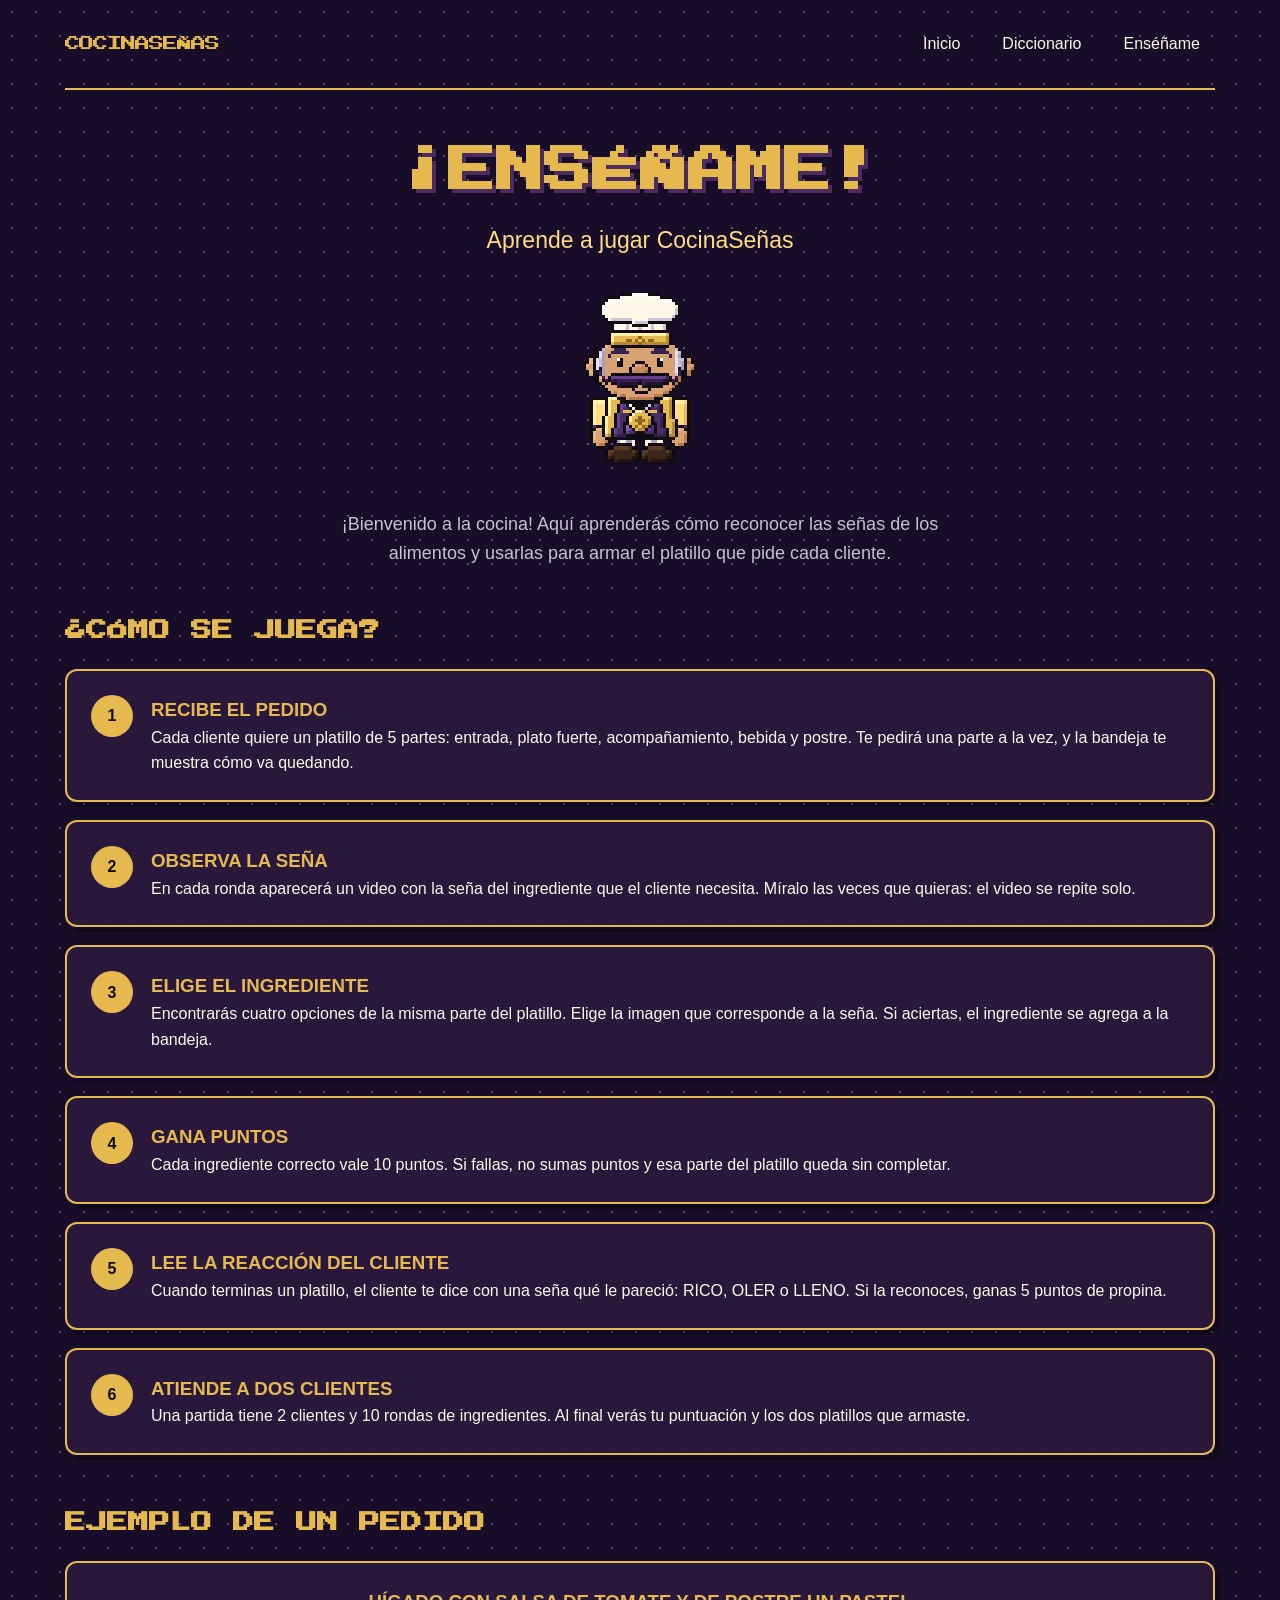
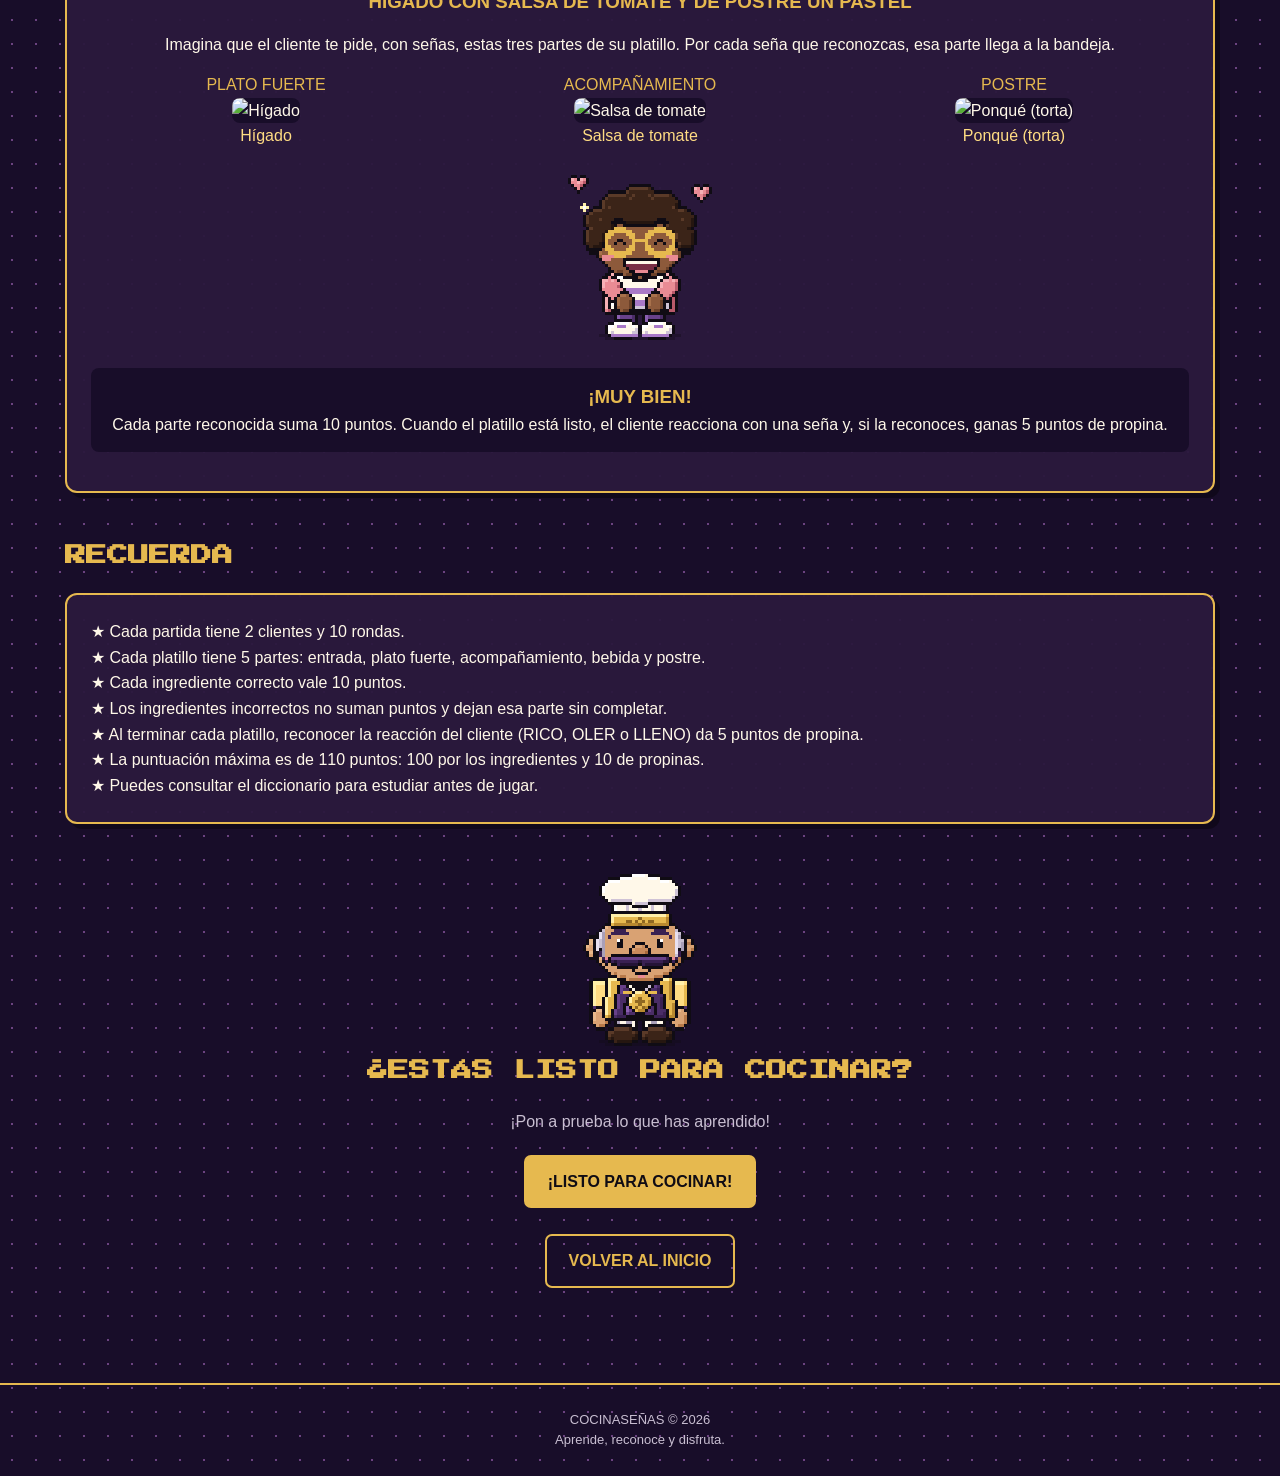
==== ensename.html @ 63ca3ace "Add files via upload" ====
<!DOCTYPE html>
<html lang="es">

<head>
    <meta charset="UTF-8">
    <meta name="viewport" content="width=device-width, initial-scale=1.0">

    <title>Enséñame | CocinaSeñas</title>

    <link rel="stylesheet" href="css/estilos.css">

    <link rel="preconnect" href="https://fonts.googleapis.com">
    <link rel="preconnect" href="https://fonts.gstatic.com" crossorigin>

    <link href="https://fonts.googleapis.com/css2?family=Press+Start+2P&display=swap"
          rel="stylesheet">
</head>

<body>

    <!-- ENCABEZADO -->
    <header class="contenedor encabezado">

        <a href="index.html" class="logo">
            COCINASEÑAS
        </a>

        <nav class="navegacion">
            <a href="index.html">Inicio</a>
            <a href="diccionario.html">Diccionario</a>
            <a href="ensename.html">Enséñame</a>
        </nav>

    </header>


    <!-- CONTENIDO PRINCIPAL -->
    <main class="contenedor seccion-pagina">

        <!-- PRESENTACIÓN -->
        <section style="text-align:center;">

            <h1 class="titulo-principal">
                ¡ENSÉÑAME!
            </h1>

            <p class="subtitulo">
                Aprende a jugar CocinaSeñas
            </p>

            <img
                src="personajes/chef-dorado.svg"
                alt="Chef Dorado, tu compañero de aprendizaje"
                class="personaje"
                style="margin:20px auto;"
            >

            <p class="portada-descripcion">
                ¡Bienvenido a la cocina! Aquí aprenderás cómo reconocer
                las señas de los alimentos y usarlas para armar el
                platillo que pide cada cliente.
            </p>

        </section>


        <!-- REGLAS DEL JUEGO -->
        <section style="margin-top:45px;">

            <h2 class="titulo-seccion">
                ¿CÓMO SE JUEGA?
            </h2>


            <!-- PASO 1 -->
            <article class="tarjeta paso">

                <span class="numero-paso">1</span>

                <div>

                    <h3 style="color:var(--dorado);">
                        RECIBE EL PEDIDO
                    </h3>

                    <p>
                        Cada cliente quiere un platillo de 5 partes: entrada, plato fuerte, acompañamiento, bebida y postre. Te pedirá una parte a la vez, y la bandeja te muestra cómo va quedando.
                    </p>

                </div>

            </article>

            <!-- PASO 2 -->
            <article class="tarjeta paso">

                <span class="numero-paso">2</span>

                <div>

                    <h3 style="color:var(--dorado);">
                        OBSERVA LA SEÑA
                    </h3>

                    <p>
                        En cada ronda aparecerá un video con la seña del ingrediente que el cliente necesita. Míralo las veces que quieras: el video se repite solo.
                    </p>

                </div>

            </article>

            <!-- PASO 3 -->
            <article class="tarjeta paso">

                <span class="numero-paso">3</span>

                <div>

                    <h3 style="color:var(--dorado);">
                        ELIGE EL INGREDIENTE
                    </h3>

                    <p>
                        Encontrarás cuatro opciones de la misma parte del platillo. Elige la imagen que corresponde a la seña. Si aciertas, el ingrediente se agrega a la bandeja.
                    </p>

                </div>

            </article>

            <!-- PASO 4 -->
            <article class="tarjeta paso">

                <span class="numero-paso">4</span>

                <div>

                    <h3 style="color:var(--dorado);">
                        GANA PUNTOS
                    </h3>

                    <p>
                        Cada ingrediente correcto vale 10 puntos. Si fallas, no sumas puntos y esa parte del platillo queda sin completar.
                    </p>

                </div>

            </article>

            <!-- PASO 5 -->
            <article class="tarjeta paso">

                <span class="numero-paso">5</span>

                <div>

                    <h3 style="color:var(--dorado);">
                        LEE LA REACCIÓN DEL CLIENTE
                    </h3>

                    <p>
                        Cuando terminas un platillo, el cliente te dice con una seña qué le pareció: RICO, OLER o LLENO. Si la reconoces, ganas 5 puntos de propina.
                    </p>

                </div>

            </article>

            <!-- PASO 6 -->
            <article class="tarjeta paso">

                <span class="numero-paso">6</span>

                <div>

                    <h3 style="color:var(--dorado);">
                        ATIENDE A DOS CLIENTES
                    </h3>

                    <p>
                        Una partida tiene 2 clientes y 10 rondas de ingredientes. Al final verás tu puntuación y los dos platillos que armaste.
                    </p>

                </div>

            </article>

        </section>


        <!-- EJEMPLO -->
        <section style="margin-top:50px;">

            <h2 class="titulo-seccion">
                EJEMPLO DE UN PEDIDO
            </h2>

            <article class="tarjeta">

                <h3 style="color:var(--dorado); text-align:center;">
                    HÍGADO CON SALSA DE TOMATE Y DE POSTRE UN PASTEL
                </h3>

                <p style="text-align:center; margin:15px 0;">
                    Imagina que el cliente te pide, con señas, estas
                    tres partes de su platillo. Por cada seña que
                    reconozcas, esa parte llega a la bandeja.
                </p>

                <div class="tarjetas-grid">

                    <div style="text-align:center;">

                        <p style="color:var(--dorado);">PLATO FUERTE</p>

                        <img
                            src="Contenido/alimentos/alimentos_HIGADO.png"
                            alt="Hígado"
                            class="imagen-alimento"
                            style="max-width:200px;"
                            onerror="imagenNoDisponible(this)"
                        >

                        <p style="color:var(--dorado-claro);">
                            Hígado
                        </p>

                    </div>

                    <div style="text-align:center;">

                        <p style="color:var(--dorado);">ACOMPAÑAMIENTO</p>

                        <img
                            src="Contenido/alimentos/alimentos_SALSA_DE_TOMATE.png"
                            alt="Salsa de tomate"
                            class="imagen-alimento"
                            style="max-width:200px;"
                            onerror="imagenNoDisponible(this)"
                        >

                        <p style="color:var(--dorado-claro);">
                            Salsa de tomate
                        </p>

                    </div>

                    <div style="text-align:center;">

                        <p style="color:var(--dorado);">POSTRE</p>

                        <img
                            src="Contenido/alimentos/alimentos_PONQUE_TORTA.png"
                            alt="Ponqué (torta)"
                            class="imagen-alimento"
                            style="max-width:200px;"
                            onerror="imagenNoDisponible(this)"
                        >

                        <p style="color:var(--dorado-claro);">
                            Ponqué (torta)
                        </p>

                    </div>

                </div>

                <div style="text-align:center; margin-top:20px;">

                    <img
                        src="personajes/cliente-feliz.svg"
                        alt="Cliente feliz"
                        class="personaje"
                    >

                </div>

                <div class="mensaje" style="margin-top:20px;">

                    <h3 style="color:var(--dorado);">
                        ¡MUY BIEN!
                    </h3>

                    <p>
                        Cada parte reconocida suma 10 puntos. Cuando el
                        platillo está listo, el cliente reacciona con una
                        seña y, si la reconoces, ganas 5 puntos de propina.
                    </p>

                </div>

            </article>

        </section>


        <!-- REGLAS IMPORTANTES -->
        <section style="margin-top:45px;">

            <h2 class="titulo-seccion">
                RECUERDA
            </h2>

            <article class="tarjeta">

                <p>★ Cada partida tiene 2 clientes y 10 rondas.</p>

                <p>★ Cada platillo tiene 5 partes: entrada, plato fuerte, acompañamiento, bebida y postre.</p>

                <p>★ Cada ingrediente correcto vale 10 puntos.</p>

                <p>★ Los ingredientes incorrectos no suman puntos y dejan esa parte sin completar.</p>

                <p>★ Al terminar cada platillo, reconocer la reacción del cliente (RICO, OLER o LLENO) da 5 puntos de propina.</p>

                <p>★ La puntuación máxima es de 110 puntos: 100 por los ingredientes y 10 de propinas.</p>

                <p>★ Puedes consultar el diccionario para estudiar antes de jugar.</p>

            </article>

        </section>


        <!-- BOTÓN PARA COMENZAR -->
        <section style="text-align:center; margin-top:50px;">

            <img
                src="personajes/chef-dorado.svg"
                alt="Chef Dorado"
                class="personaje"
            >

            <h2 class="titulo-seccion">
                ¿ESTÁS LISTO PARA COCINAR?
            </h2>

            <p style="margin-bottom:20px; color:var(--gris);">
                ¡Pon a prueba lo que has aprendido!
            </p>

            <a href="juego.html" class="boton">
                ¡LISTO PARA COCINAR!
            </a>

            <br><br>

            <a href="index.html" class="boton boton-secundario">
                VOLVER AL INICIO
            </a>

        </section>

    </main>


    <!-- PIE DE PÁGINA -->
    <footer class="pie-pagina">

        <p>
            COCINASEÑAS © <span class="anio-actual">2026</span>
        </p>

        <p>
            Aprende, reconoce y disfruta.
        </p>

    </footer>


    <!-- FUNCIONES GENERALES -->
    <script src="js/comun.js"></script>

</body>
</html>
---- css/estilos.css ----
/* =========================================
   COCINASEÑAS
   Diseño retro: morado, dorado y negro
========================================= */

/* 1. VARIABLES GENERALES */
:root {
    --morado-oscuro: #180d29;
    --morado: #392052;
    --morado-claro: #68418a;
    --dorado: #e6b94f;
    --dorado-claro: #ffdc83;
    --negro: #100c14;
    --blanco: #fff8e9;
    --gris: #c9bfd2;

    --fuente-principal: 'Trebuchet MS', sans-serif;
    --fuente-retro: 'Press Start 2P', cursive;
}

/* 2. CONFIGURACIÓN GENERAL */
* {
    box-sizing: border-box;
    margin: 0;
    padding: 0;
}

html {
    scroll-behavior: smooth;
}

body {
    min-height: 100vh;
    background-color: var(--morado-oscuro);
    background-image:
        radial-gradient(#6b4380 1px, transparent 1px);
    background-size: 24px 24px;
    color: var(--blanco);
    font-family: var(--fuente-principal);
    line-height: 1.6;
}

a {
    color: inherit;
    text-decoration: none;
}

button {
    font-family: inherit;
    cursor: pointer;
}

/* 3. CONTENEDOR GENERAL */
.contenedor {
    width: min(1150px, 92%);
    margin: 0 auto;
}

/* 4. ENCABEZADO */
.encabezado {
    display: flex;
    align-items: center;
    justify-content: space-between;
    gap: 20px;
    padding: 22px 0;
    border-bottom: 2px solid var(--dorado);
}

.logo {
    color: var(--dorado);
    font-family: var(--fuente-retro);
    font-size: 15px;
    letter-spacing: -1px;
}

.navegacion {
    display: flex;
    flex-wrap: wrap;
    gap: 12px;
}

.navegacion a {
    padding: 8px 14px;
    border: 1px solid transparent;
    border-radius: 6px;
    color: var(--blanco);
    transition: 0.2s;
}

.navegacion a:hover {
    border-color: var(--dorado);
    color: var(--dorado);
}

/* 5. TÍTULOS */
.titulo-principal {
    color: var(--dorado);
    font-family: var(--fuente-retro);
    font-size: clamp(25px, 5vw, 48px);
    line-height: 1.5;
    text-align: center;
    text-shadow: 4px 4px 0 #4c2b61;
}

.subtitulo {
    margin: 15px 0;
    color: var(--dorado-claro);
    font-size: clamp(17px, 2.5vw, 23px);
    text-align: center;
}

.titulo-seccion {
    margin-bottom: 20px;
    color: var(--dorado);
    font-family: var(--fuente-retro);
    font-size: clamp(15px, 2.5vw, 21px);
    line-height: 1.7;
}

/* 6. BOTONES */
.boton {
    display: inline-flex;
    align-items: center;
    justify-content: center;
    gap: 8px;
    min-height: 48px;
    padding: 12px 22px;
    border: 2px solid var(--dorado);
    border-radius: 7px;
    background: var(--dorado);
    color: var(--negro);
    font-weight: bold;
    text-align: center;
    transition: 0.2s ease;
}

.boton:hover {
    transform: translateY(-3px);
    background: var(--dorado-claro);
    box-shadow: 0 5px 0 #8f6822;
}

.boton-secundario {
    background: transparent;
    color: var(--dorado);
}

.boton-secundario:hover {
    background: var(--dorado);
    color: var(--negro);
}

/* 7. TARJETAS */
.tarjeta {
    padding: 24px;
    border: 2px solid var(--dorado);
    border-radius: 12px;
    background: rgba(43, 25, 61, 0.95);
    box-shadow: 5px 5px 0 rgba(0, 0, 0, 0.35);
}

.tarjetas-grid {
    display: grid;
    grid-template-columns: repeat(auto-fit, minmax(240px, 1fr));
    gap: 24px;
}

/* 8. PÁGINA PRINCIPAL */
.portada {
    display: flex;
    flex-direction: column;
    align-items: center;
    justify-content: center;
    min-height: 75vh;
    padding: 55px 0;
    text-align: center;
}

.portada-descripcion {
    max-width: 650px;
    margin: 18px auto 30px;
    color: var(--gris);
    font-size: 18px;
}

.portada-opciones {
    display: grid;
    grid-template-columns: repeat(2, minmax(0, 1fr));
    gap: 25px;
    width: min(750px, 100%);
    margin-top: 30px;
}

.opcion-portada {
    display: flex;
    flex-direction: column;
    align-items: center;
    gap: 15px;
    padding: 30px 20px;
    border: 2px solid var(--dorado);
    border-radius: 12px;
    background: var(--morado);
    transition: 0.25s;
}

.opcion-portada:hover {
    transform: translateY(-6px);
    background: var(--morado-claro);
}

.opcion-portada img {
    width: 125px;
    height: 145px;
    object-fit: contain;
}

.opcion-portada h2 {
    color: var(--dorado);
    font-size: 22px;
}

/* 9. DICCIONARIO */
.seccion-pagina {
    padding: 45px 0;
}

.buscador {
    width: 100%;
    max-width: 550px;
    margin: 20px auto;
    padding: 14px 18px;
    border: 2px solid var(--dorado);
    border-radius: 8px;
    outline: none;
    background: var(--negro);
    color: var(--blanco);
    font-size: 16px;
}

.filtros {
    display: flex;
    flex-wrap: wrap;
    justify-content: center;
    gap: 10px;
    margin: 20px 0;
}

.tarjeta-alimento {
    display: flex;
    flex-direction: column;
    gap: 14px;
    overflow: hidden;
}

.tarjeta-alimento h3 {
    color: var(--dorado);
    text-align: center;
}

.imagen-alimento {
    width: 100%;
    height: 170px;
    border-radius: 8px;
    background: var(--morado-oscuro);
    object-fit: contain;
}

.video-alimento {
    width: 100%;
    max-height: 230px;
    border-radius: 8px;
    background: var(--negro);
}

.separador-dorado {
    width: 100%;
    height: 3px;
    border: 0;
    background: var(--dorado);
}

/* 10. INSTRUCCIONES */
.paso {
    display: flex;
    align-items: flex-start;
    gap: 18px;
    margin-bottom: 18px;
}

.numero-paso {
    display: flex;
    flex-shrink: 0;
    align-items: center;
    justify-content: center;
    width: 42px;
    height: 42px;
    border-radius: 50%;
    background: var(--dorado);
    color: var(--negro);
    font-weight: bold;
}

/* 11. JUEGO */
.panel-juego {
    max-width: 850px;
    margin: 25px auto;
    padding: 25px;
    border: 2px solid var(--dorado);
    border-radius: 12px;
    background: var(--morado);
    text-align: center;
}

.progreso {
    width: 100%;
    height: 12px;
    margin: 15px 0;
    overflow: hidden;
    border-radius: 10px;
    background: var(--negro);
}

.progreso-barra {
    width: 0%;
    height: 100%;
    background: var(--dorado);
    transition: width 0.3s;
}

.opciones-juego {
    display: grid;
    grid-template-columns: repeat(2, minmax(0, 1fr));
    gap: 15px;
    margin-top: 20px;
}

.opcion-juego {
    padding: 12px;
    border: 2px solid var(--dorado);
    border-radius: 9px;
    background: var(--morado-oscuro);
    color: var(--blanco);
    transition: 0.2s;
}

.opcion-juego:hover {
    background: var(--morado-claro);
    transform: scale(1.02);
}

.opcion-juego img {
    width: 100%;
    height: 130px;
    object-fit: contain;
}

.menu-resultado {
    display: grid;
    grid-template-columns: repeat(3, 1fr);
    gap: 12px;
    margin-top: 20px;
}

.menu-plato {
    padding: 15px;
    border: 1px dashed var(--dorado);
    border-radius: 8px;
    text-align: center;
}

/* 12. PERSONAJES */
.personaje {
    width: 150px;
    height: auto;
    object-fit: contain;
}

/* 13. PIE DE PÁGINA */
.pie-pagina {
    margin-top: 50px;
    padding: 25px 10px;
    border-top: 2px solid var(--dorado);
    color: var(--gris);
    text-align: center;
    font-size: 13px;
}

/* 14. MENSAJES Y ESTADOS */
.mensaje {
    margin: 15px 0;
    padding: 14px;
    border-radius: 8px;
    background: var(--morado-oscuro);
    text-align: center;
}

.oculto {
    display: none !important;
}

/* 15. DISEÑO PARA CELULARES */
@media (max-width: 650px) {
    .encabezado {
        flex-direction: column;
    }

    .navegacion {
        justify-content: center;
    }

    .portada-opciones {
        grid-template-columns: 1fr;
    }

    .opciones-juego {
        grid-template-columns: 1fr;
    }

    .menu-resultado {
        grid-template-columns: 1fr;
    }

    .titulo-principal {
        font-size: 23px;
    }

    .tarjeta {
        padding: 17px;
    }
}


/* =========================================
   16. ACCESIBILIDAD Y RECURSOS FALTANTES
========================================= */

:focus-visible {
    outline: 3px solid var(--dorado-claro);
    outline-offset: 3px;
}

.personaje {
    image-rendering: pixelated;
}

.sin-recurso {
    display: flex;
    align-items: center;
    justify-content: center;
    width: 100%;
    min-height: 90px;
    padding: 8px;
    border: 1px dashed var(--gris);
    border-radius: 8px;
    color: var(--gris);
    font-size: 12px;
    text-align: center;
}


/* =========================================
   17. PÁGINA DE INICIO ANIMADA
   Logo grande a la izquierda, contenido a la derecha
========================================= */

.pagina-inicio .encabezado {
    justify-content: flex-end;
}

.pagina-inicio .encabezado .logo {
    display: none;
}

.hero {
    position: relative;
    display: grid;
    grid-template-columns: minmax(0, 1.1fr) minmax(0, 1fr);
    gap: 44px;
    align-items: center;
    min-height: 80vh;
    padding: 45px 0 30px;
}

.hero-izquierda {
    display: flex;
    flex-direction: column;
    align-items: flex-start;
    gap: 26px;
}

/* Logo grande */
.logo-grande {
    display: flex;
    flex-direction: column;
    gap: 12px;
    font-family: var(--fuente-retro);
    font-size: clamp(30px, 6.4vw, 78px);
    line-height: 1.1;
    text-shadow: 5px 5px 0 #4c2b61;
}

.logo-grande .fila {
    display: flex;
}

.logo-grande .fila-1 { color: var(--dorado); }
.logo-grande .fila-2 { color: var(--dorado-claro); }

.logo-grande .fila span {
    display: inline-block;
    animation:
        letra-cae 0.55s steps(6) both,
        letra-ola 3.2s ease-in-out infinite;
    animation-delay:
        calc(var(--i) * 0.09s),
        calc(1.4s + var(--i) * 0.12s);
    animation-fill-mode: both, none;
}

.lema-logo {
    padding: 8px 14px;
    border: 2px solid var(--dorado);
    border-radius: 6px;
    background: var(--morado);
    color: var(--blanco);
    font-size: clamp(14px, 1.8vw, 18px);
    animation: entra-izquierda 0.6s 1.2s both;
}

.hero-chefs {
    display: flex;
    align-items: flex-end;
    gap: 26px;
}

.personaje-animado {
    width: clamp(110px, 16vw, 170px);
    height: auto;
    image-rendering: pixelated;
    animation: flotar 1.4s steps(4, end) infinite alternate;
}

.personaje-animado:nth-child(2) {
    animation-delay: 0.7s;
}

/* Contenido de la derecha */
.hero-derecha {
    display: flex;
    flex-direction: column;
    gap: 18px;
}

.hero-derecha .subtitulo {
    margin: 0;
    text-align: left;
    animation: entra-lado 0.6s 1.0s both;
}

.hero-derecha .portada-descripcion {
    margin: 0;
    animation: entra-lado 0.6s 1.15s both;
}

.opciones-hero {
    display: grid;
    gap: 18px;
}

.opcion-hero {
    display: grid;
    grid-template-columns: 72px 1fr;
    gap: 4px 18px;
    align-items: center;
    padding: 22px;
    border: 2px solid var(--dorado);
    border-radius: 12px;
    background: var(--morado);
    transition: transform 0.25s, background 0.25s;
    animation: entra-lado 0.6s both;
}

.opcion-hero:nth-child(1) { animation-delay: 1.35s; }
.opcion-hero:nth-child(2) { animation-delay: 1.55s; }

.opcion-hero:hover {
    transform: translateX(8px);
    background: var(--morado-claro);
}

.opcion-hero .icono-hero {
    grid-row: 1 / span 3;
    font-size: 52px;
    text-align: center;
    animation: rebote 1.6s steps(5) infinite;
}

.opcion-hero:nth-child(2) .icono-hero {
    animation-delay: 0.8s;
}

.opcion-hero h2 {
    color: var(--dorado);
    font-size: 21px;
}

.opcion-hero p {
    color: var(--gris);
}

.opcion-hero .boton {
    justify-self: start;
    margin-top: 8px;
}

.boton-pulso {
    animation: pulso 1.8s infinite;
}

/* Estrellas decorativas */
.estrella {
    position: absolute;
    color: var(--dorado-claro);
    font-size: 20px;
    pointer-events: none;
    animation: titilar 2s steps(2) infinite;
}

.estrella:nth-of-type(1) { top: 6%;  left: 3%;  }
.estrella:nth-of-type(2) { top: 14%; left: 52%; animation-delay: 0.5s; }
.estrella:nth-of-type(3) { top: 62%; left: 47%; animation-delay: 1s; }
.estrella:nth-of-type(4) { top: 90%; left: 8%;  animation-delay: 1.4s; }
.estrella:nth-of-type(5) { top: 4%;  left: 94%; animation-delay: 0.8s; }


/* =========================================
   18. DICCIONARIO EN FORMATO LIBRO (VERTICAL)
   Una página a la vez, con las tres imágenes
   y el video apilados de arriba hacia abajo.
========================================= */

.libro-zona {
    width: min(500px, 100%);
    margin: 20px auto 10px;
}

.libro-nav {
    display: flex;
    align-items: center;
    justify-content: space-between;
    gap: 10px;
    margin: 12px 0;
}

.libro-nav .boton {
    min-width: 54px;
    padding: 10px 14px;
}

.libro-nav .boton[disabled] {
    opacity: 0.35;
    pointer-events: none;
}

.libro-indicador {
    color: var(--dorado);
    font-family: var(--fuente-retro);
    font-size: 12px;
    text-align: center;
}

.libro {
    position: relative;
    margin: 6px 12px 22px 0;
    perspective: 1800px;
    touch-action: pan-y;
}

.libro-pagina {
    position: relative;
    display: flex;
    flex-direction: column;
    gap: 14px;
    padding: 24px 22px 20px 38px;
    border: 3px solid var(--dorado);
    border-radius: 6px 14px 14px 6px;
    background: linear-gradient(90deg, #2b193d 0, var(--morado) 26px, var(--morado) 100%);
    box-shadow:
        4px 4px 0 #2b193d,
        8px 8px 0 #231435,
        12px 12px 0 #1a0f29;
    transform-origin: left center;
}

/* Costura del lomo */
.libro-pagina::before {
    content: "";
    position: absolute;
    top: 14px;
    bottom: 14px;
    left: 13px;
    width: 4px;
    background: repeating-linear-gradient(
        to bottom,
        var(--dorado) 0 8px,
        transparent 8px 18px
    );
}

.libro-titulo {
    color: var(--dorado);
    font-family: var(--fuente-retro);
    font-size: clamp(16px, 4vw, 22px);
    line-height: 1.5;
    text-align: center;
}

.libro-categoria {
    margin-top: -8px;
    color: var(--gris);
    text-align: center;
}

.libro-bloque {
    display: flex;
    flex-direction: column;
    gap: 8px;
}

.libro-bloque h4 {
    color: var(--dorado-claro);
    font-size: 14px;
}

.libro-bloque .imagen-alimento {
    height: 190px;
}

.libro-bloque .video-alimento {
    max-height: 260px;
}

.libro-numero {
    color: var(--gris);
    font-size: 13px;
    text-align: center;
}

.libro-pagina.sale-sig  { animation: voltear-sale-sig 0.22s ease-in forwards; }
.libro-pagina.entra-sig { animation: voltear-entra-sig 0.28s ease-out both; }
.libro-pagina.sale-ant  { transform-origin: right center; animation: voltear-sale-ant 0.22s ease-in forwards; }
.libro-pagina.entra-ant { transform-origin: right center; animation: voltear-entra-ant 0.28s ease-out both; }


/* =========================================
   19. JUEGO: ARMAR EL PLATILLO
========================================= */

.mostrador {
    display: grid;
    grid-template-columns: auto 1fr;
    gap: 16px;
    align-items: center;
    margin: 20px 0 10px;
    text-align: left;
}

.personaje-mini {
    width: 96px;
    height: auto;
    image-rendering: pixelated;
}

.globo {
    position: relative;
    padding: 14px 16px;
    border: 2px solid var(--dorado);
    border-radius: 10px;
    background: var(--morado-oscuro);
}

.globo::before {
    content: "";
    position: absolute;
    top: 50%;
    left: -10px;
    width: 16px;
    height: 16px;
    border-bottom: 2px solid var(--dorado);
    border-left: 2px solid var(--dorado);
    background: var(--morado-oscuro);
    transform: translateY(-50%) rotate(45deg);
}

.globo strong {
    color: var(--dorado-claro);
}

/* Bandeja donde se arma el platillo */
.bandeja {
    display: grid;
    grid-template-columns: repeat(5, minmax(0, 1fr));
    gap: 8px;
    margin: 18px 0 6px;
    padding: 12px;
    border: 3px solid var(--dorado);
    border-radius: 14px;
    background: var(--morado-oscuro);
}

.hueco {
    display: flex;
    flex-direction: column;
    align-items: center;
    justify-content: center;
    gap: 4px;
    min-height: 118px;
    padding: 6px 4px;
    border: 2px dashed rgba(230, 185, 79, 0.5);
    border-radius: 8px;
    font-size: 11px;
    line-height: 1.25;
    text-align: center;
}

.hueco-icono {
    font-size: 22px;
}

.hueco-titulo {
    color: var(--dorado);
    font-weight: bold;
    letter-spacing: 0;
}

.hueco img {
    width: 100%;
    height: 54px;
    object-fit: contain;
}

.hueco .sin-recurso {
    min-height: 54px;
    font-size: 10px;
}

.hueco-nombre {
    color: var(--blanco);
}

.hueco.activo {
    border-style: solid;
    border-color: var(--dorado-claro);
    animation: parpadeo 1s steps(2) infinite;
}

.hueco.lleno {
    border-style: solid;
    border-color: #76b900;
    background: rgba(118, 185, 0, 0.1);
}

.hueco.fallado {
    border-color: #c0564b;
    color: var(--gris);
}

.opciones-juego.tres {
    grid-template-columns: repeat(3, minmax(0, 1fr));
}

.opcion-juego.correcta {
    border-color: #76b900;
    background: rgba(118, 185, 0, 0.18);
}

.opcion-juego.incorrecta {
    border-color: #c0564b;
}

.opcion-juego:disabled {
    cursor: default;
}

.opcion-juego:disabled:hover {
    transform: none;
}

.mensaje-chef {
    display: flex;
    align-items: center;
    gap: 14px;
    text-align: left;
}

.mensaje-chef .personaje-mini {
    width: 72px;
    flex-shrink: 0;
}

.platillos-final {
    display: grid;
    gap: 22px;
    margin-top: 20px;
}

.platillo-final h3 {
    margin-bottom: 8px;
    color: var(--dorado-claro);
}

.resumen-puntos {
    color: var(--gris);
    margin-top: 6px;
}


/* =========================================
   20. ANIMACIONES
========================================= */

@keyframes letra-cae {
    from { transform: translateY(-140px); opacity: 0; }
    to   { transform: translateY(0); opacity: 1; }
}

@keyframes letra-ola {
    0%, 55%, 100% { transform: translateY(0); }
    25%           { transform: translateY(-9px); }
}

@keyframes flotar {
    from { transform: translateY(0); }
    to   { transform: translateY(-12px); }
}

@keyframes rebote {
    0%, 100% { transform: translateY(0); }
    50%      { transform: translateY(-8px); }
}

@keyframes entra-lado {
    from { transform: translateX(40px); opacity: 0; }
    to   { transform: translateX(0); opacity: 1; }
}

@keyframes entra-izquierda {
    from { transform: translateX(-40px); opacity: 0; }
    to   { transform: translateX(0); opacity: 1; }
}

@keyframes pulso {
    0%   { box-shadow: 0 0 0 0 rgba(230, 185, 79, 0.6); }
    70%  { box-shadow: 0 0 0 14px rgba(230, 185, 79, 0); }
    100% { box-shadow: 0 0 0 0 rgba(230, 185, 79, 0); }
}

@keyframes titilar {
    0%   { opacity: 1; transform: scale(1); }
    50%  { opacity: 0.25; transform: scale(0.7); }
    100% { opacity: 1; transform: scale(1); }
}

@keyframes parpadeo {
    0%   { background: rgba(255, 220, 131, 0.14); }
    50%  { background: transparent; }
}

@keyframes voltear-sale-sig {
    to { transform: rotateY(-75deg); opacity: 0; }
}

@keyframes voltear-entra-sig {
    from { transform: rotateY(75deg); opacity: 0; }
    to   { transform: rotateY(0); opacity: 1; }
}

@keyframes voltear-sale-ant {
    to { transform: rotateY(75deg); opacity: 0; }
}

@keyframes voltear-entra-ant {
    from { transform: rotateY(-75deg); opacity: 0; }
    to   { transform: rotateY(0); opacity: 1; }
}

@keyframes aparece {
    from { transform: scale(0.6); opacity: 0; }
    to   { transform: scale(1); opacity: 1; }
}

.hueco.lleno img {
    animation: aparece 0.35s steps(5) both;
}

/* Quien prefiere menos movimiento lo tiene todo quieto */
@media (prefers-reduced-motion: reduce) {
    *, *::before, *::after {
        animation: none !important;
        transition: none !important;
        scroll-behavior: auto !important;
    }
}


/* =========================================
   21. AJUSTES PARA PANTALLAS PEQUEÑAS
========================================= */

@media (max-width: 860px) {
    .hero {
        grid-template-columns: 1fr;
        gap: 30px;
        min-height: 0;
    }

    .hero-izquierda {
        align-items: center;
    }

    .logo-grande .fila {
        justify-content: center;
    }

    .hero-derecha .subtitulo {
        text-align: center;
    }

    .hero-derecha .portada-descripcion {
        text-align: center;
    }
}

@media (max-width: 650px) {
    .pagina-inicio .encabezado {
        justify-content: center;
    }

    .opcion-hero {
        grid-template-columns: 1fr;
        text-align: center;
    }

    .opcion-hero .icono-hero {
        grid-row: auto;
    }

    .opcion-hero .boton {
        justify-self: center;
    }

    .libro-bloque .imagen-alimento {
        height: 170px;
    }

    .bandeja {
        gap: 5px;
        padding: 8px;
    }

    .hueco {
        min-height: 92px;
    }

    .hueco-titulo {
        display: none;
    }

    .hueco img {
        height: 44px;
    }

    .hueco-nombre {
        font-size: 10px;
    }

    .opciones-juego {
        grid-template-columns: repeat(2, minmax(0, 1fr));
        gap: 10px;
    }

    .opcion-juego img {
        height: 90px;
    }

    .opciones-juego.tres {
        grid-template-columns: 1fr;
    }

    .mostrador {
        grid-template-columns: 1fr;
        text-align: center;
        justify-items: center;
    }

    .globo::before {
        top: -10px;
        left: 50%;
        transform: translateX(-50%) rotate(135deg);
    }
}
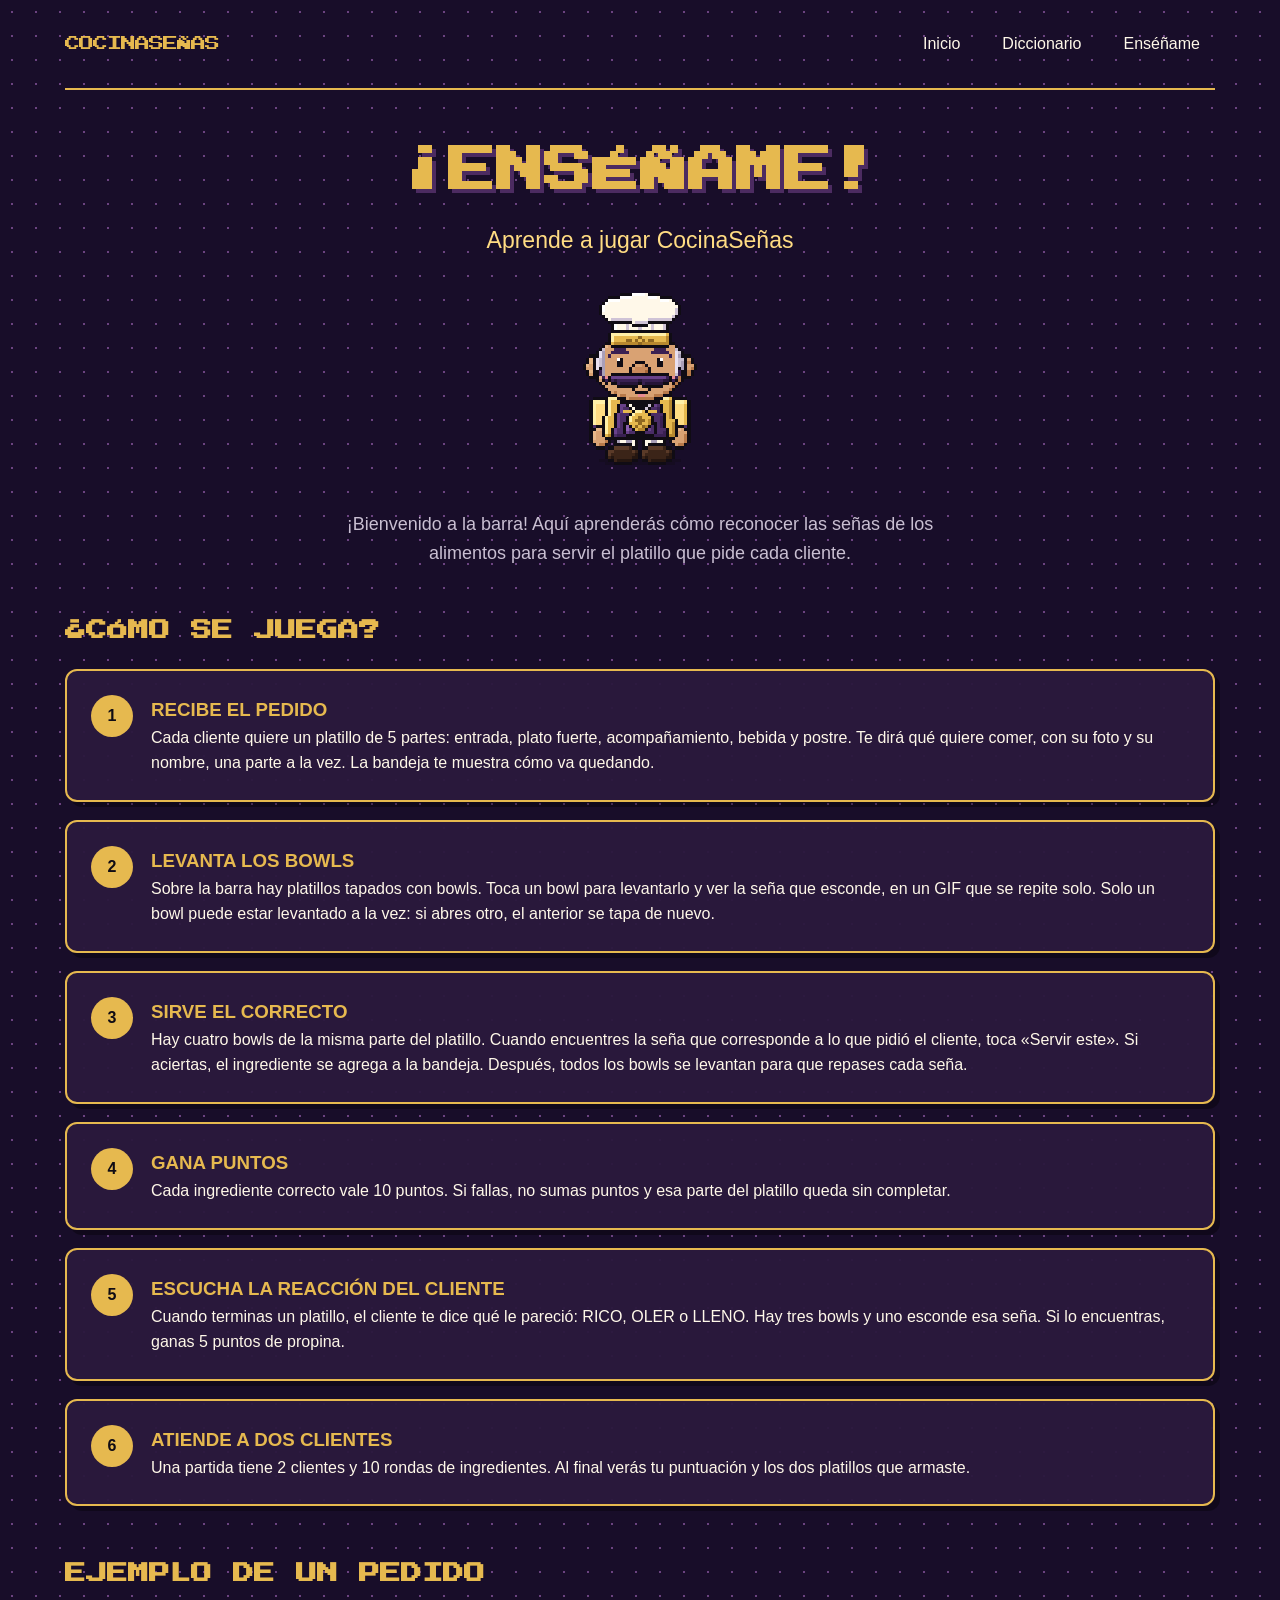
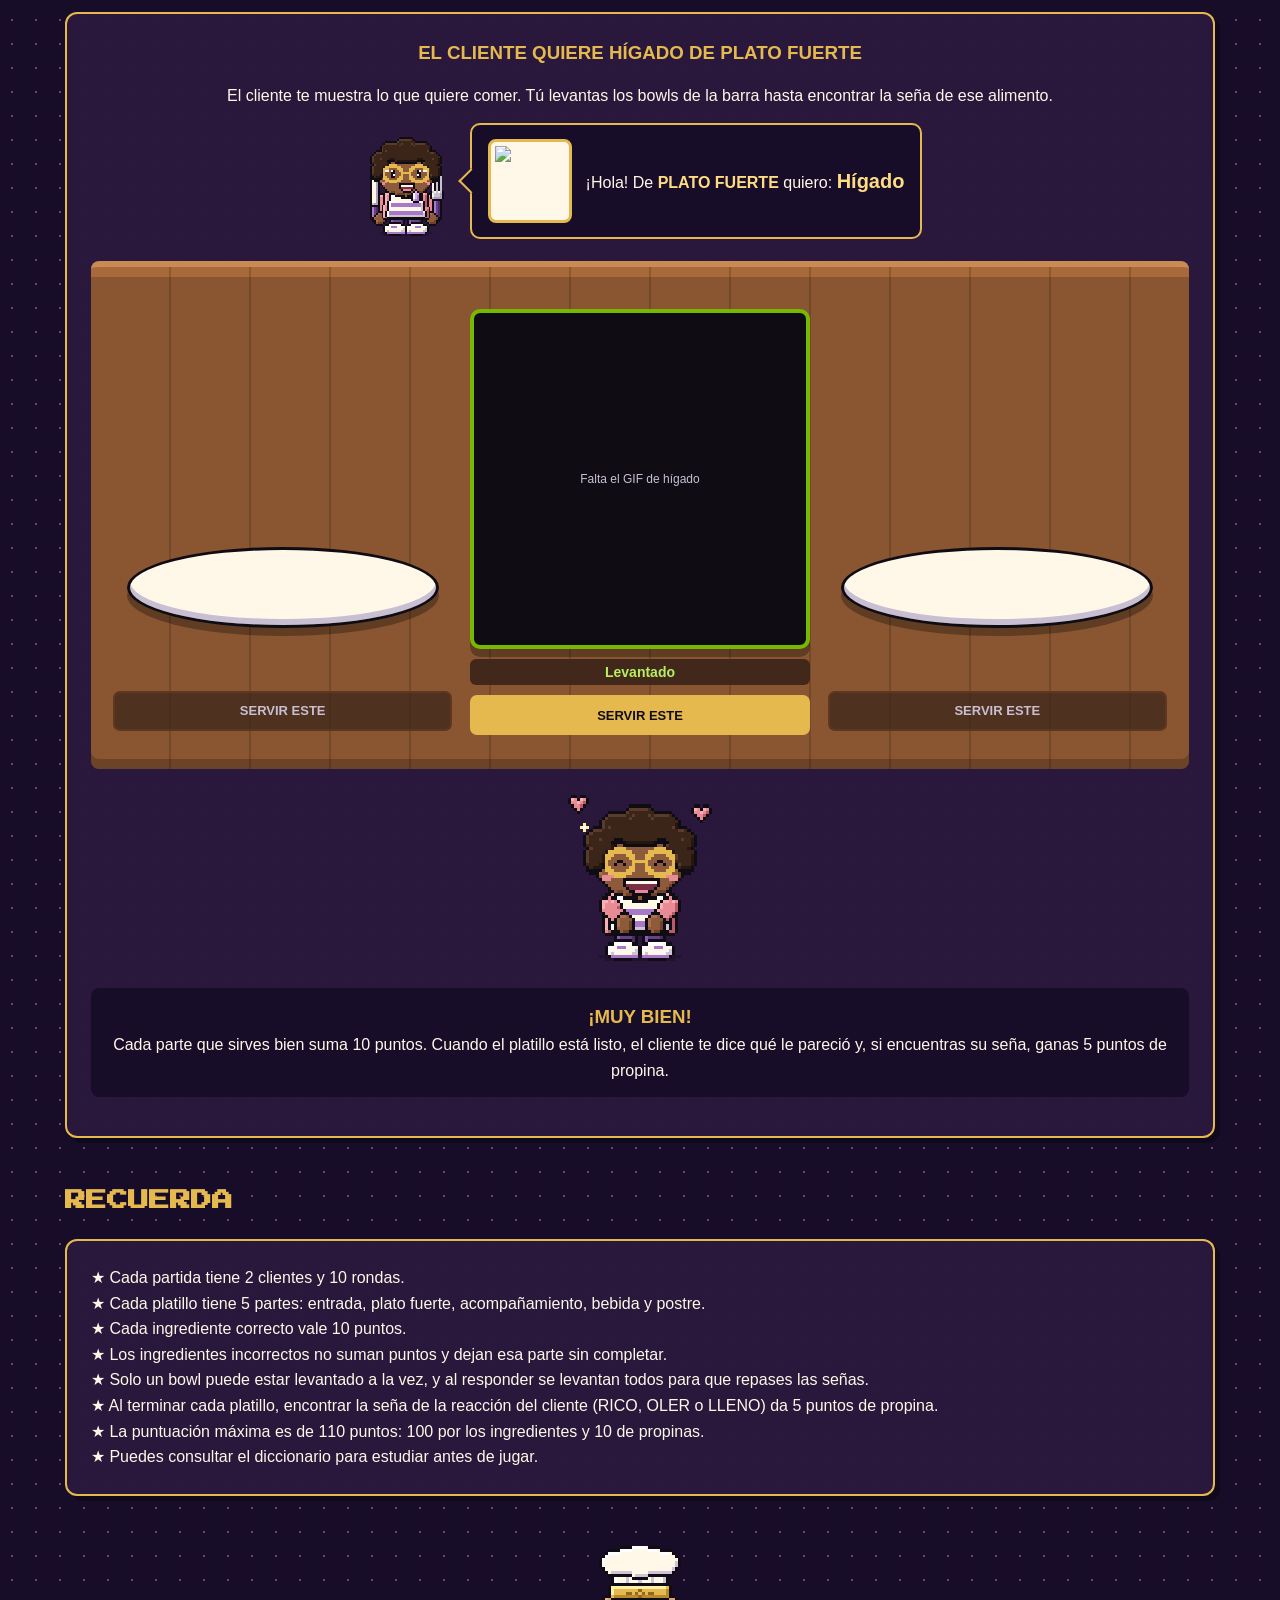
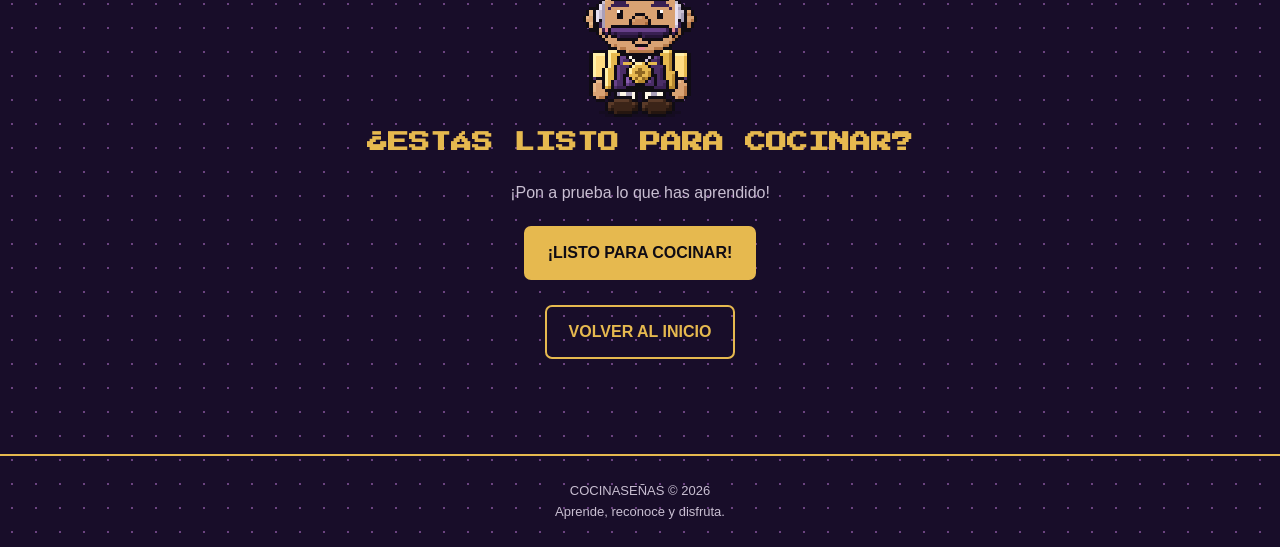
==== commit 2fa67b42: "Update ensename.html" ====
--- a/ensename.html
+++ b/ensename.html
@@ -57,9 +57,9 @@
             >
 
             <p class="portada-descripcion">
-                ¡Bienvenido a la cocina! Aquí aprenderás cómo reconocer
-                las señas de los alimentos y usarlas para armar el
-                platillo que pide cada cliente.
+                ¡Bienvenido a la barra! Aquí aprenderás cómo reconocer
+                las señas de los alimentos para servir el platillo
+                que pide cada cliente.
             </p>
 
         </section>
@@ -85,7 +85,7 @@
                     </h3>
 
                     <p>
-                        Cada cliente quiere un platillo de 5 partes: entrada, plato fuerte, acompañamiento, bebida y postre. Te pedirá una parte a la vez, y la bandeja te muestra cómo va quedando.
+                        Cada cliente quiere un platillo de 5 partes: entrada, plato fuerte, acompañamiento, bebida y postre. Te dirá qué quiere comer, con su foto y su nombre, una parte a la vez. La bandeja te muestra cómo va quedando.
                     </p>
 
                 </div>
@@ -100,11 +100,11 @@
                 <div>
 
                     <h3 style="color:var(--dorado);">
-                        OBSERVA LA SEÑA
-                    </h3>
-
-                    <p>
-                        En cada ronda aparecerá un video con la seña del ingrediente que el cliente necesita. Míralo las veces que quieras: el video se repite solo.
+                        LEVANTA LOS BOWLS
+                    </h3>
+
+                    <p>
+                        Sobre la barra hay platillos tapados con bowls. Toca un bowl para levantarlo y ver la seña que esconde, en un GIF que se repite solo. Solo un bowl puede estar levantado a la vez: si abres otro, el anterior se tapa de nuevo.
                     </p>
 
                 </div>
@@ -119,11 +119,11 @@
                 <div>
 
                     <h3 style="color:var(--dorado);">
-                        ELIGE EL INGREDIENTE
-                    </h3>
-
-                    <p>
-                        Encontrarás cuatro opciones de la misma parte del platillo. Elige la imagen que corresponde a la seña. Si aciertas, el ingrediente se agrega a la bandeja.
+                        SIRVE EL CORRECTO
+                    </h3>
+
+                    <p>
+                        Hay cuatro bowls de la misma parte del platillo. Cuando encuentres la seña que corresponde a lo que pidió el cliente, toca «Servir este». Si aciertas, el ingrediente se agrega a la bandeja. Después, todos los bowls se levantan para que repases cada seña.
                     </p>
 
                 </div>
@@ -157,11 +157,11 @@
                 <div>
 
                     <h3 style="color:var(--dorado);">
-                        LEE LA REACCIÓN DEL CLIENTE
-                    </h3>
-
-                    <p>
-                        Cuando terminas un platillo, el cliente te dice con una seña qué le pareció: RICO, OLER o LLENO. Si la reconoces, ganas 5 puntos de propina.
+                        ESCUCHA LA REACCIÓN DEL CLIENTE
+                    </h3>
+
+                    <p>
+                        Cuando terminas un platillo, el cliente te dice qué le pareció: RICO, OLER o LLENO. Hay tres bowls y uno esconde esa seña. Si lo encuentras, ganas 5 puntos de propina.
                     </p>
 
                 </div>
@@ -200,68 +200,83 @@
             <article class="tarjeta">
 
                 <h3 style="color:var(--dorado); text-align:center;">
-                    HÍGADO CON SALSA DE TOMATE Y DE POSTRE UN PASTEL
+                    EL CLIENTE QUIERE HÍGADO DE PLATO FUERTE
                 </h3>
 
                 <p style="text-align:center; margin:15px 0;">
-                    Imagina que el cliente te pide, con señas, estas
-                    tres partes de su platillo. Por cada seña que
-                    reconozcas, esa parte llega a la bandeja.
+                    El cliente te muestra lo que quiere comer. Tú levantas
+                    los bowls de la barra hasta encontrar la seña de ese
+                    alimento.
                 </p>
 
-                <div class="tarjetas-grid">
-
-                    <div style="text-align:center;">
-
-                        <p style="color:var(--dorado);">PLATO FUERTE</p>
-
-                        <img
-                            src="Contenido/alimentos/alimentos_HIGADO.png"
-                            alt="Hígado"
-                            class="imagen-alimento"
-                            style="max-width:200px;"
-                            onerror="imagenNoDisponible(this)"
-                        >
-
-                        <p style="color:var(--dorado-claro);">
-                            Hígado
-                        </p>
-
+                <div style="display:flex; align-items:center; justify-content:center; gap:16px; flex-wrap:wrap;">
+
+                    <img
+                        src="personajes/cliente-hambriento.svg"
+                        alt="Cliente hambriento"
+                        class="personaje-mini"
+                    >
+
+                    <div class="globo">
+                        <div class="pedido">
+                            <div class="pedido-foto">
+                                <img
+                                    src="Contenido/alimentos/alimentos_HIGADO.png"
+                                    alt="Hígado"
+                                    onerror="imagenNoDisponible(this)"
+                                >
+                            </div>
+                            <p>
+                                ¡Hola! De <strong>PLATO FUERTE</strong> quiero:
+                                <strong style="font-size:1.25em;">Hígado</strong>
+                            </p>
+                        </div>
                     </div>
 
-                    <div style="text-align:center;">
-
-                        <p style="color:var(--dorado);">ACOMPAÑAMIENTO</p>
-
-                        <img
-                            src="Contenido/alimentos/alimentos_SALSA_DE_TOMATE.png"
-                            alt="Salsa de tomate"
-                            class="imagen-alimento"
-                            style="max-width:200px;"
-                            onerror="imagenNoDisponible(this)"
-                        >
-
-                        <p style="color:var(--dorado-claro);">
-                            Salsa de tomate
-                        </p>
-
-                    </div>
-
-                    <div style="text-align:center;">
-
-                        <p style="color:var(--dorado);">POSTRE</p>
-
-                        <img
-                            src="Contenido/alimentos/alimentos_PONQUE_TORTA.png"
-                            alt="Ponqué (torta)"
-                            class="imagen-alimento"
-                            style="max-width:200px;"
-                            onerror="imagenNoDisponible(this)"
-                        >
-
-                        <p style="color:var(--dorado-claro);">
-                            Ponqué (torta)
-                        </p>
+                </div>
+
+                <div class="barra-superficie" style="margin-top:22px; border-radius:8px;">
+
+                    <div class="ejemplo-barra">
+
+                        <!-- Bowl 1: tapado -->
+                        <div class="puesto">
+                            <div class="plato" aria-hidden="true">
+                                <span class="plato-base"></span>
+                                <img class="tapa" src="recursos/bowl.svg" alt="">
+                            </div>
+                            <p class="puesto-nombre"></p>
+                            <button class="boton servir" type="button" disabled>SERVIR ESTE</button>
+                        </div>
+
+                        <!-- Bowl 2: levantado, es la seña correcta -->
+                        <div class="puesto abierto correcta">
+                            <div class="plato" aria-hidden="true">
+                                <span class="plato-base"></span>
+                                <div class="marco-sena">
+                                    <img
+                                        class="gif-sena"
+                                        src="Contenido/videos/videos_HIGADO.gif"
+                                        alt="Seña de hígado en GIF"
+                                        onerror="this.classList.add('roto')"
+                                    >
+                                    <div class="sin-recurso">Falta el GIF de hígado</div>
+                                </div>
+                                <img class="tapa" src="recursos/bowl.svg" alt="">
+                            </div>
+                            <p class="puesto-nombre">Levantado</p>
+                            <button class="boton servir" type="button">SERVIR ESTE</button>
+                        </div>
+
+                        <!-- Bowl 3: tapado -->
+                        <div class="puesto">
+                            <div class="plato" aria-hidden="true">
+                                <span class="plato-base"></span>
+                                <img class="tapa" src="recursos/bowl.svg" alt="">
+                            </div>
+                            <p class="puesto-nombre"></p>
+                            <button class="boton servir" type="button" disabled>SERVIR ESTE</button>
+                        </div>
 
                     </div>
 
@@ -284,9 +299,9 @@
                     </h3>
 
                     <p>
-                        Cada parte reconocida suma 10 puntos. Cuando el
-                        platillo está listo, el cliente reacciona con una
-                        seña y, si la reconoces, ganas 5 puntos de propina.
+                        Cada parte que sirves bien suma 10 puntos. Cuando el
+                        platillo está listo, el cliente te dice qué le pareció
+                        y, si encuentras su seña, ganas 5 puntos de propina.
                     </p>
 
                 </div>
@@ -313,7 +328,9 @@
 
                 <p>★ Los ingredientes incorrectos no suman puntos y dejan esa parte sin completar.</p>
 
-                <p>★ Al terminar cada platillo, reconocer la reacción del cliente (RICO, OLER o LLENO) da 5 puntos de propina.</p>
+                <p>★ Solo un bowl puede estar levantado a la vez, y al responder se levantan todos para que repases las señas.
+
+                <p>★ Al terminar cada platillo, encontrar la seña de la reacción del cliente (RICO, OLER o LLENO) da 5 puntos de propina.</p>
 
                 <p>★ La puntuación máxima es de 110 puntos: 100 por los ingredientes y 10 de propinas.</p>
 
--- a/css/estilos.css
+++ b/css/estilos.css
@@ -273,6 +273,45 @@
     background: var(--negro);
 }
 
+/* GIF de la seña: siempre dentro de un cuadro 1:1.
+   Sin importar sus dimensiones originales, se escala para
+   caber completo (sin recortes ni deformaciones). */
+.marco-sena {
+    position: relative;
+    display: flex;
+    align-items: center;
+    justify-content: center;
+    width: 100%;
+    aspect-ratio: 1 / 1;
+    overflow: hidden;
+    border-radius: 8px;
+    background: var(--negro);
+}
+
+.marco-sena .gif-sena {
+    display: block;
+    width: 100%;
+    height: 100%;
+    max-width: 100%;
+    max-height: 100%;
+    object-fit: contain;
+}
+
+.marco-sena .gif-sena.roto {
+    display: none;
+}
+
+.marco-sena .gif-sena:not(.roto) ~ .sin-recurso {
+    display: none;
+}
+
+.marco-sena .sin-recurso {
+    position: absolute;
+    inset: 0;
+    min-height: 0;
+    border: 0;
+}
+
 .separador-dorado {
     width: 100%;
     height: 3px;
@@ -641,7 +680,7 @@
 ========================================= */
 
 .libro-zona {
-    width: min(500px, 100%);
+    width: min(900px, 100%);
     margin: 20px auto 10px;
 }
 
@@ -737,8 +776,9 @@
     height: 190px;
 }
 
-.libro-bloque .video-alimento {
-    max-height: 260px;
+.libro-bloque .marco-sena {
+    max-width: 340px;
+    margin: 0 auto;
 }
 
 .libro-numero {
@@ -1100,3 +1140,475 @@
         transform: translateX(-50%) rotate(135deg);
     }
 }
+
+
+/* =========================================
+   22. JUEGO: BARRA DE RESTAURANTE
+   Pared con lámparas y letrero, barra de madera
+   con bowls tapando los platillos y taburetes.
+========================================= */
+
+:root {
+    --madera-clara: #a8693b;
+    --madera: #8a5632;
+    --madera-oscura: #5e3720;
+    --madera-negra: #3b2418;
+    --ladrillo: #2a1638;
+    --neon: #ff7ab8;
+}
+
+.panel-barra {
+    max-width: 980px;
+    overflow: hidden;
+}
+
+.info-juego {
+    display: flex;
+    flex-wrap: wrap;
+    justify-content: space-between;
+    gap: 12px;
+}
+
+.escena-barra {
+    margin: 18px -25px 0;
+    display: grid;
+    grid-template-columns: minmax(0, 5fr) minmax(0, 7fr);
+    align-items: stretch;
+}
+
+.barra-lado {
+    display: flex;
+    flex-direction: column;
+    min-width: 0;
+}
+
+.barra-lado .barra-superficie {
+    flex: 1;
+}
+
+/* --- Pared del fondo --- */
+.pared {
+    position: relative;
+    display: flex;
+    flex-direction: column;
+    justify-content: center;
+    padding: 76px 22px 28px;
+    background-color: var(--ladrillo);
+    background-image:
+        linear-gradient(rgba(0, 0, 0, 0.28) 2px, transparent 2px),
+        linear-gradient(90deg, rgba(0, 0, 0, 0.28) 2px, transparent 2px);
+    background-size: 64px 26px;
+}
+
+.letrero-neon {
+    position: absolute;
+    top: 14px;
+    right: 22px;
+    padding: 6px 12px;
+    border: 3px solid var(--neon);
+    border-radius: 6px;
+    color: var(--neon);
+    font-family: var(--fuente-retro);
+    font-size: 11px;
+    text-shadow: 0 0 6px var(--neon), 0 0 14px var(--neon);
+    box-shadow: 0 0 10px rgba(255, 122, 184, 0.55), inset 0 0 8px rgba(255, 122, 184, 0.35);
+    animation: neon 2.6s steps(2) infinite;
+}
+
+.lampara {
+    position: absolute;
+    top: 0;
+    width: 46px;
+    height: 44px;
+}
+
+.lampara::before {
+    content: "";
+    position: absolute;
+    top: 0;
+    left: 50%;
+    width: 3px;
+    height: 18px;
+    background: var(--negro);
+    transform: translateX(-50%);
+}
+
+.lampara::after {
+    content: "";
+    position: absolute;
+    top: 18px;
+    left: 0;
+    width: 46px;
+    height: 24px;
+    background: var(--dorado);
+    clip-path: polygon(30% 0, 70% 0, 100% 100%, 0 100%);
+    box-shadow: 0 10px 22px rgba(255, 220, 131, 0.5);
+    filter: drop-shadow(0 8px 10px rgba(255, 220, 131, 0.45));
+}
+
+.lampara:nth-of-type(1) { left: 8%; }
+.lampara:nth-of-type(2) { left: 34%; }
+
+/* --- Barra de madera --- */
+.barra-superficie {
+    position: relative;
+    padding: 26px 22px 34px;
+    border-top: 6px solid #c98a54;
+    background:
+        repeating-linear-gradient(90deg, transparent 0 78px, rgba(0, 0, 0, 0.16) 78px 80px),
+        linear-gradient(var(--madera-clara) 0 10px, var(--madera) 10px 100%);
+    box-shadow: inset 0 -10px 0 rgba(0, 0, 0, 0.22);
+}
+
+.cartel-pregunta {
+    display: block;
+    width: fit-content;
+    max-width: 100%;
+    margin: 0 auto 8px;
+    padding: 10px 16px;
+    border: 3px solid var(--dorado);
+    border-radius: 6px;
+    background: var(--madera-negra);
+    color: var(--dorado-claro);
+    font-family: var(--fuente-retro);
+    font-size: clamp(11px, 2vw, 15px);
+    line-height: 1.7;
+}
+
+.ayuda-barra {
+    width: fit-content;
+    max-width: 100%;
+    margin: 0 auto 18px;
+    padding: 6px 12px;
+    border-radius: 6px;
+    background: rgba(59, 36, 24, 0.9);
+    color: var(--blanco);
+    font-size: 14px;
+}
+
+.frente-barra {
+    height: 46px;
+    border-bottom: 6px solid var(--dorado);
+    background:
+        repeating-linear-gradient(90deg, var(--madera-oscura) 0 58px, #4c2c1a 58px 60px);
+}
+
+.taburetes {
+    display: flex;
+    justify-content: space-around;
+    padding: 14px 40px 22px;
+    background: var(--ladrillo);
+}
+
+.taburete {
+    position: relative;
+    width: 58px;
+    height: 46px;
+}
+
+.taburete::before {
+    content: "";
+    position: absolute;
+    top: 0;
+    left: 0;
+    width: 58px;
+    height: 16px;
+    border: 3px solid var(--negro);
+    border-radius: 50%;
+    background: #b3263e;
+}
+
+.taburete::after {
+    content: "";
+    position: absolute;
+    top: 16px;
+    left: 26px;
+    width: 6px;
+    height: 30px;
+    background: var(--negro);
+    box-shadow: -14px 28px 0 -1px var(--negro), 14px 28px 0 -1px var(--negro);
+}
+
+/* --- Cliente en la pared: la foto arriba y el pedido debajo --- */
+.pared .mostrador {
+    grid-template-columns: 1fr;
+    justify-items: center;
+    margin: 0;
+    text-align: center;
+}
+
+.pared .mostrador .personaje-mini {
+    width: 120px;
+}
+
+.pared .globo::before {
+    top: -10px;
+    left: 50%;
+    transform: translateX(-50%) rotate(135deg);
+}
+
+/* --- Pedido del cliente --- */
+.pedido {
+    display: flex;
+    align-items: center;
+    gap: 14px;
+}
+
+.pedido-foto {
+    flex-shrink: 0;
+    width: 84px;
+    height: 84px;
+    padding: 4px;
+    border: 3px solid var(--dorado);
+    border-radius: 8px;
+    background: var(--blanco);
+}
+
+.pedido-foto img {
+    display: block;
+    width: 100%;
+    height: 100%;
+    object-fit: contain;
+}
+
+.pedido-foto .sin-recurso {
+    min-height: 0;
+    height: 100%;
+    font-size: 10px;
+    border: 0;
+    color: var(--morado);
+}
+
+/* --- Bowls sobre la barra --- */
+.opciones-juego.bowls {
+    grid-template-columns: repeat(2, minmax(0, 1fr));
+    gap: 18px 22px;
+    max-width: 480px;
+    margin: 6px auto 0;
+}
+
+/* Si hay un número impar de platos, el último queda centrado */
+.opciones-juego.bowls .puesto:last-child:nth-child(odd) {
+    grid-column: 1 / -1;
+    justify-self: center;
+    width: calc(50% - 11px);
+}
+
+.puesto {
+    display: flex;
+    flex-direction: column;
+    gap: 10px;
+    min-width: 0;
+}
+
+/* Espacio cuadrado 1:1 donde vive cada platillo */
+.plato {
+    position: relative;
+    display: block;
+    width: 100%;
+    aspect-ratio: 1 / 1;
+    padding: 0;
+    border: 0;
+    background: none;
+    color: inherit;
+}
+
+.plato-base {
+    position: absolute;
+    left: 4%;
+    bottom: 6%;
+    width: 92%;
+    height: 24%;
+    border: 3px solid var(--negro);
+    border-radius: 50%;
+    background: var(--blanco);
+    box-shadow: inset 0 -6px 0 var(--gris), 0 8px 0 rgba(0, 0, 0, 0.3);
+}
+
+.tapa {
+    position: absolute;
+    left: 6%;
+    bottom: 17%;
+    width: 88%;
+    height: auto;
+    image-rendering: pixelated;
+    transform-origin: 20% 100%;
+    transition: transform 0.35s steps(5), opacity 0.35s steps(5);
+}
+
+.plato:hover .tapa {
+    transform: translateY(-6px);
+}
+
+.puesto .marco-sena {
+    position: absolute;
+    inset: 0;
+    width: 100%;
+    border: 4px solid var(--blanco);
+    border-radius: 10px;
+    box-shadow: 0 8px 0 rgba(0, 0, 0, 0.3);
+    visibility: hidden;
+}
+
+.puesto.abierto .marco-sena {
+    visibility: visible;
+}
+
+.puesto.abierto .plato-base {
+    opacity: 0;
+}
+
+.puesto.abierto .tapa {
+    opacity: 0;
+    transform: translate(-14%, -78%) rotate(-24deg);
+}
+
+.puesto.abierto .plato:hover .tapa {
+    transform: translate(-14%, -78%) rotate(-24deg);
+}
+
+.puesto.abierto .marco-sena {
+    border-color: var(--dorado-claro);
+}
+
+.puesto.correcta .marco-sena {
+    border-color: #76b900;
+}
+
+.puesto.incorrecta .marco-sena {
+    border-color: #c0564b;
+}
+
+.puesto-nombre {
+    min-height: 22px;
+    padding: 2px 8px;
+    border-radius: 6px;
+    background: rgba(59, 36, 24, 0.9);
+    color: var(--blanco);
+    font-size: 14px;
+    font-weight: bold;
+    text-align: center;
+}
+
+.puesto-nombre:empty {
+    visibility: hidden;
+}
+
+.puesto.correcta .puesto-nombre {
+    color: #b5f060;
+}
+
+.servir {
+    width: 100%;
+    min-height: 40px;
+    padding: 8px 10px;
+    font-size: 13px;
+}
+
+.servir:disabled {
+    border-color: var(--madera-oscura);
+    background: rgba(59, 36, 24, 0.75);
+    color: var(--gris);
+    cursor: default;
+    transform: none;
+    box-shadow: none;
+}
+
+.bandeja-titulo {
+    margin: 24px 0 -4px;
+    color: var(--dorado-claro);
+    font-family: var(--fuente-retro);
+    font-size: 12px;
+}
+
+.ejemplo-barra {
+    display: grid;
+    grid-template-columns: repeat(3, minmax(0, 1fr));
+    gap: 18px;
+    margin-top: 16px;
+}
+
+@media (max-width: 860px) {
+    .escena-barra {
+        grid-template-columns: 1fr;
+    }
+
+    .pared {
+        padding-top: 70px;
+    }
+}
+
+@keyframes neon {
+    0%, 92%, 100% { opacity: 1; }
+    94%           { opacity: 0.45; }
+}
+
+@media (max-width: 650px) {
+    .pared {
+        padding: 66px 14px 18px;
+    }
+
+    .barra-superficie {
+        padding: 20px 12px 28px;
+    }
+
+    .opciones-juego.bowls {
+        gap: 14px;
+    }
+
+    .pedido {
+        flex-direction: column;
+        text-align: center;
+    }
+
+    .taburetes {
+        padding: 12px 10px 20px;
+    }
+
+    .ejemplo-barra {
+        grid-template-columns: 1fr;
+        max-width: 260px;
+        margin-left: auto;
+        margin-right: auto;
+    }
+}
+
+
+/* =========================================
+   23. DICCIONARIO MÁS HORIZONTAL
+   Las tres partes de cada página van una al lado
+   de la otra: seña, GIF y alimento.
+========================================= */
+
+.libro-fila {
+    display: grid;
+    grid-template-columns: repeat(3, minmax(0, 1fr));
+    gap: 20px;
+    align-items: start;
+}
+
+.libro-fila .separador-dorado {
+    display: none;
+}
+
+.libro-bloque h4 {
+    text-align: center;
+}
+
+.libro-bloque .imagen-alimento {
+    width: 100%;
+    max-width: 340px;
+    height: auto;
+    margin: 0 auto;
+    aspect-ratio: 1 / 1;
+}
+
+@media (max-width: 760px) {
+    .libro-fila {
+        grid-template-columns: 1fr;
+    }
+
+    .libro-fila .separador-dorado {
+        display: block;
+    }
+}
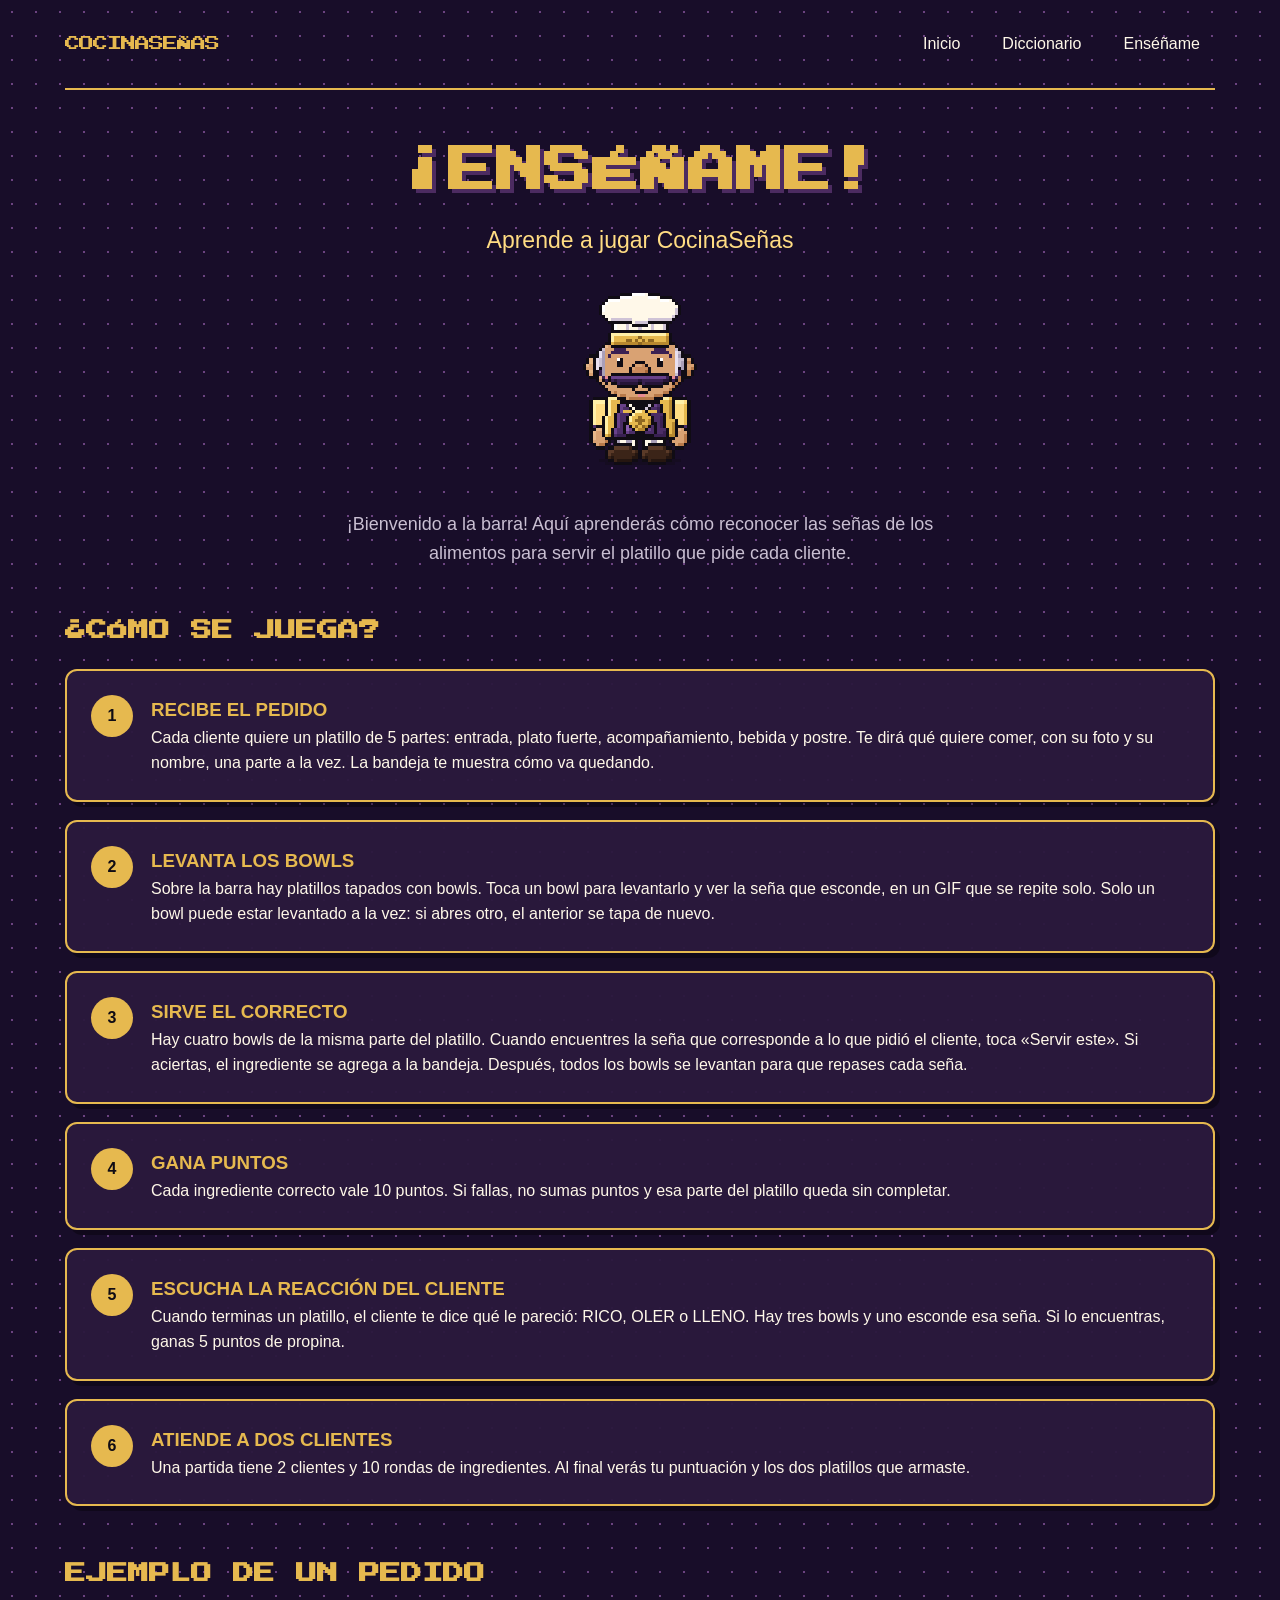
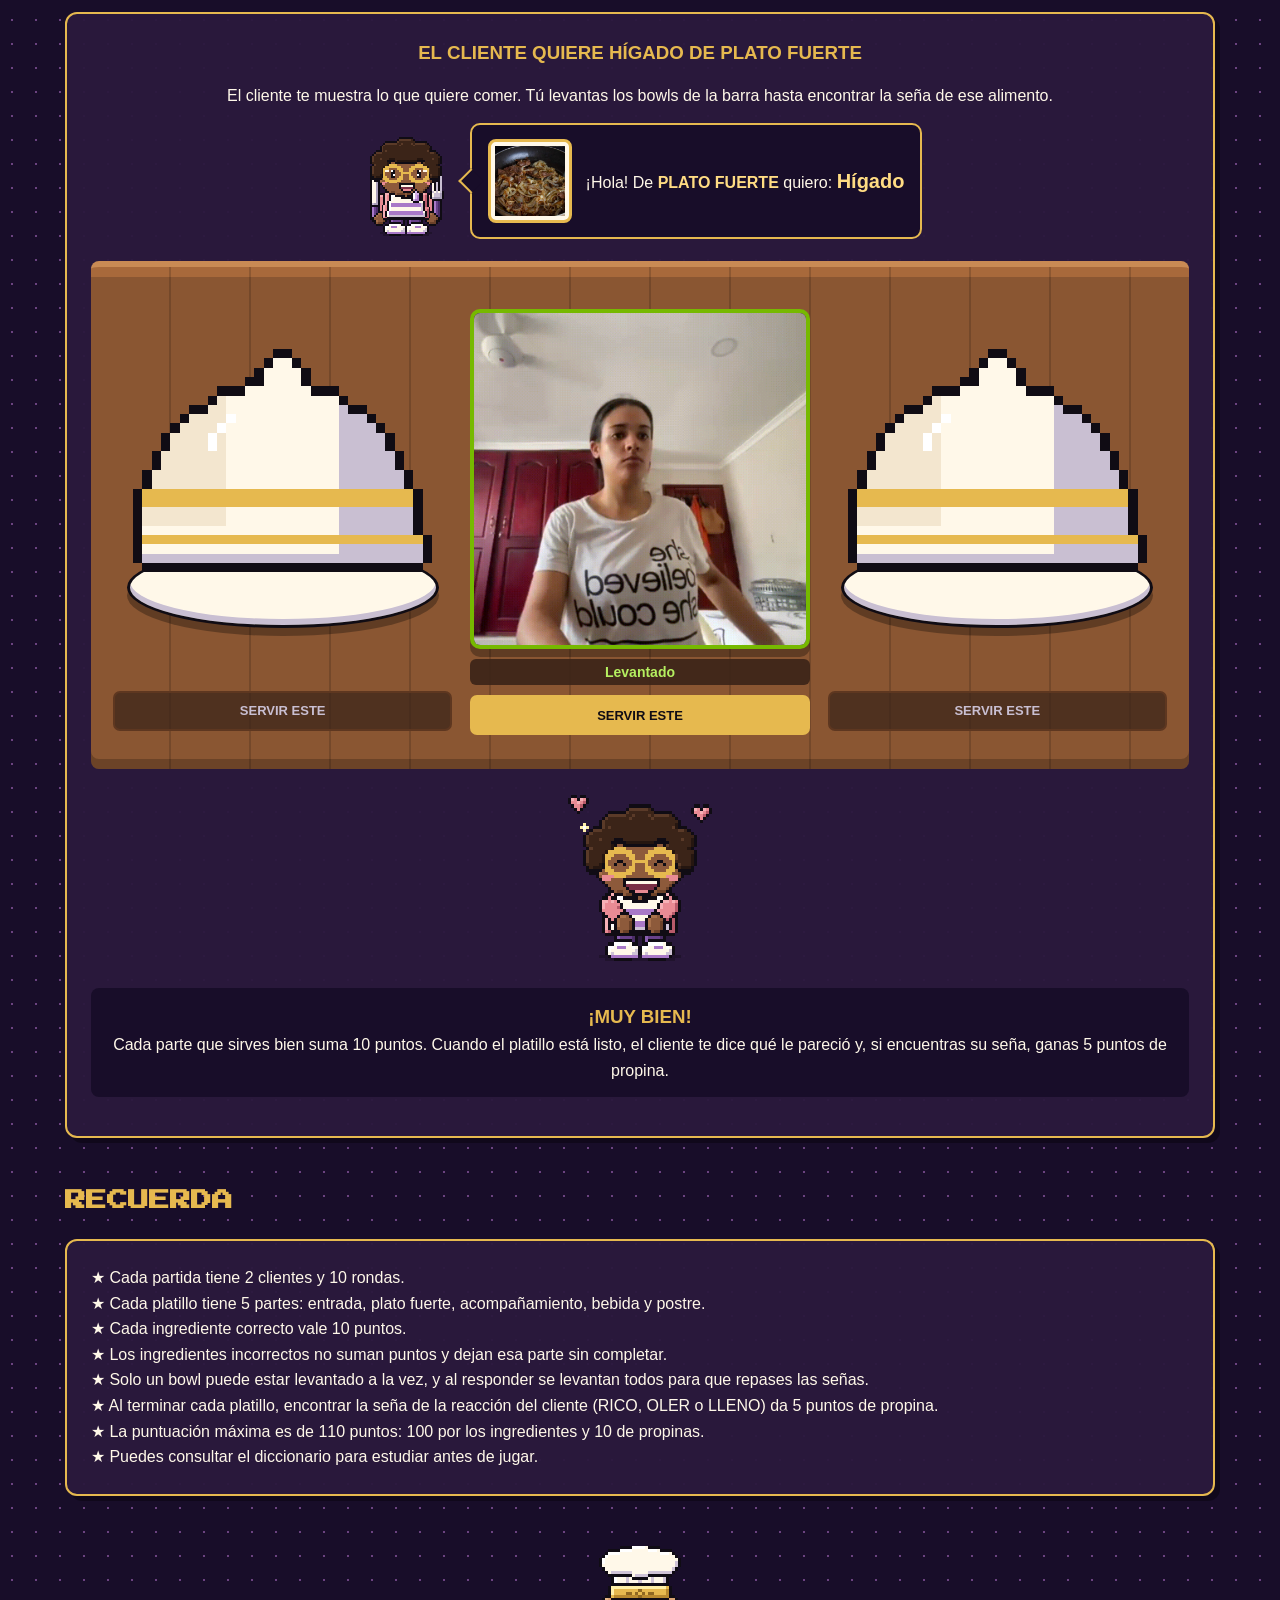
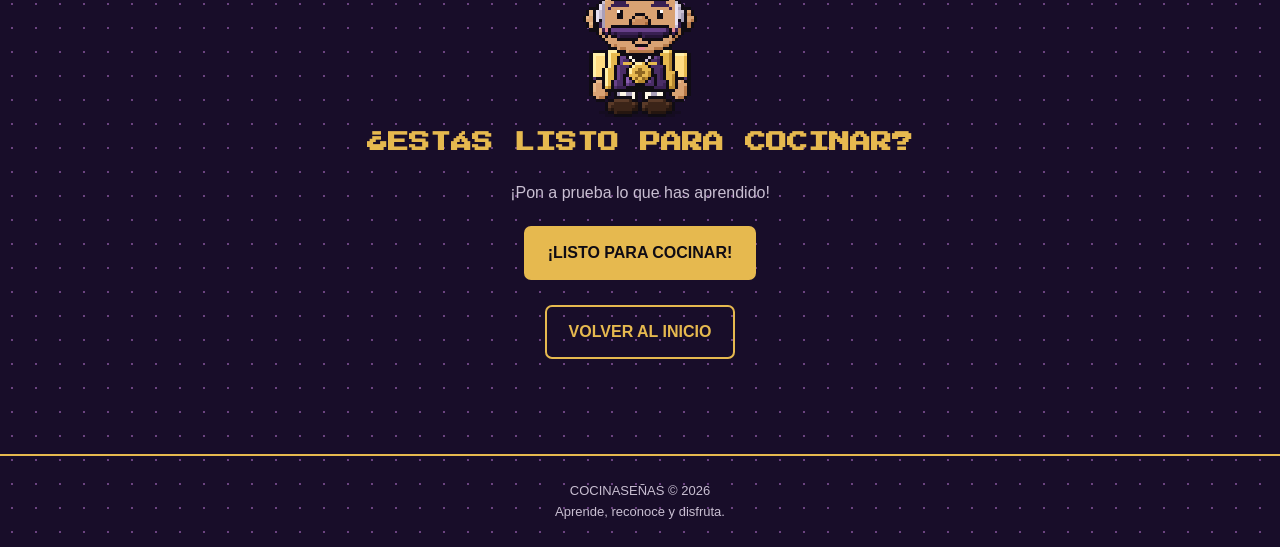
==== commit fb16bca3: "Update ensename.html" ====
--- a/ensename.html
+++ b/ensename.html
@@ -221,7 +221,7 @@
                         <div class="pedido">
                             <div class="pedido-foto">
                                 <img
-                                    src="Contenido/alimentos/alimentos_HIGADO.png"
+                                    src="contenido/alimentos/alimentos_HIGADO.png"
                                     alt="Hígado"
                                     onerror="imagenNoDisponible(this)"
                                 >
@@ -256,7 +256,7 @@
                                 <div class="marco-sena">
                                     <img
                                         class="gif-sena"
-                                        src="Contenido/videos/videos_HIGADO.gif"
+                                        src="contenido/videos/videos_HIGADO.gif"
                                         alt="Seña de hígado en GIF"
                                         onerror="this.classList.add('roto')"
                                     >
